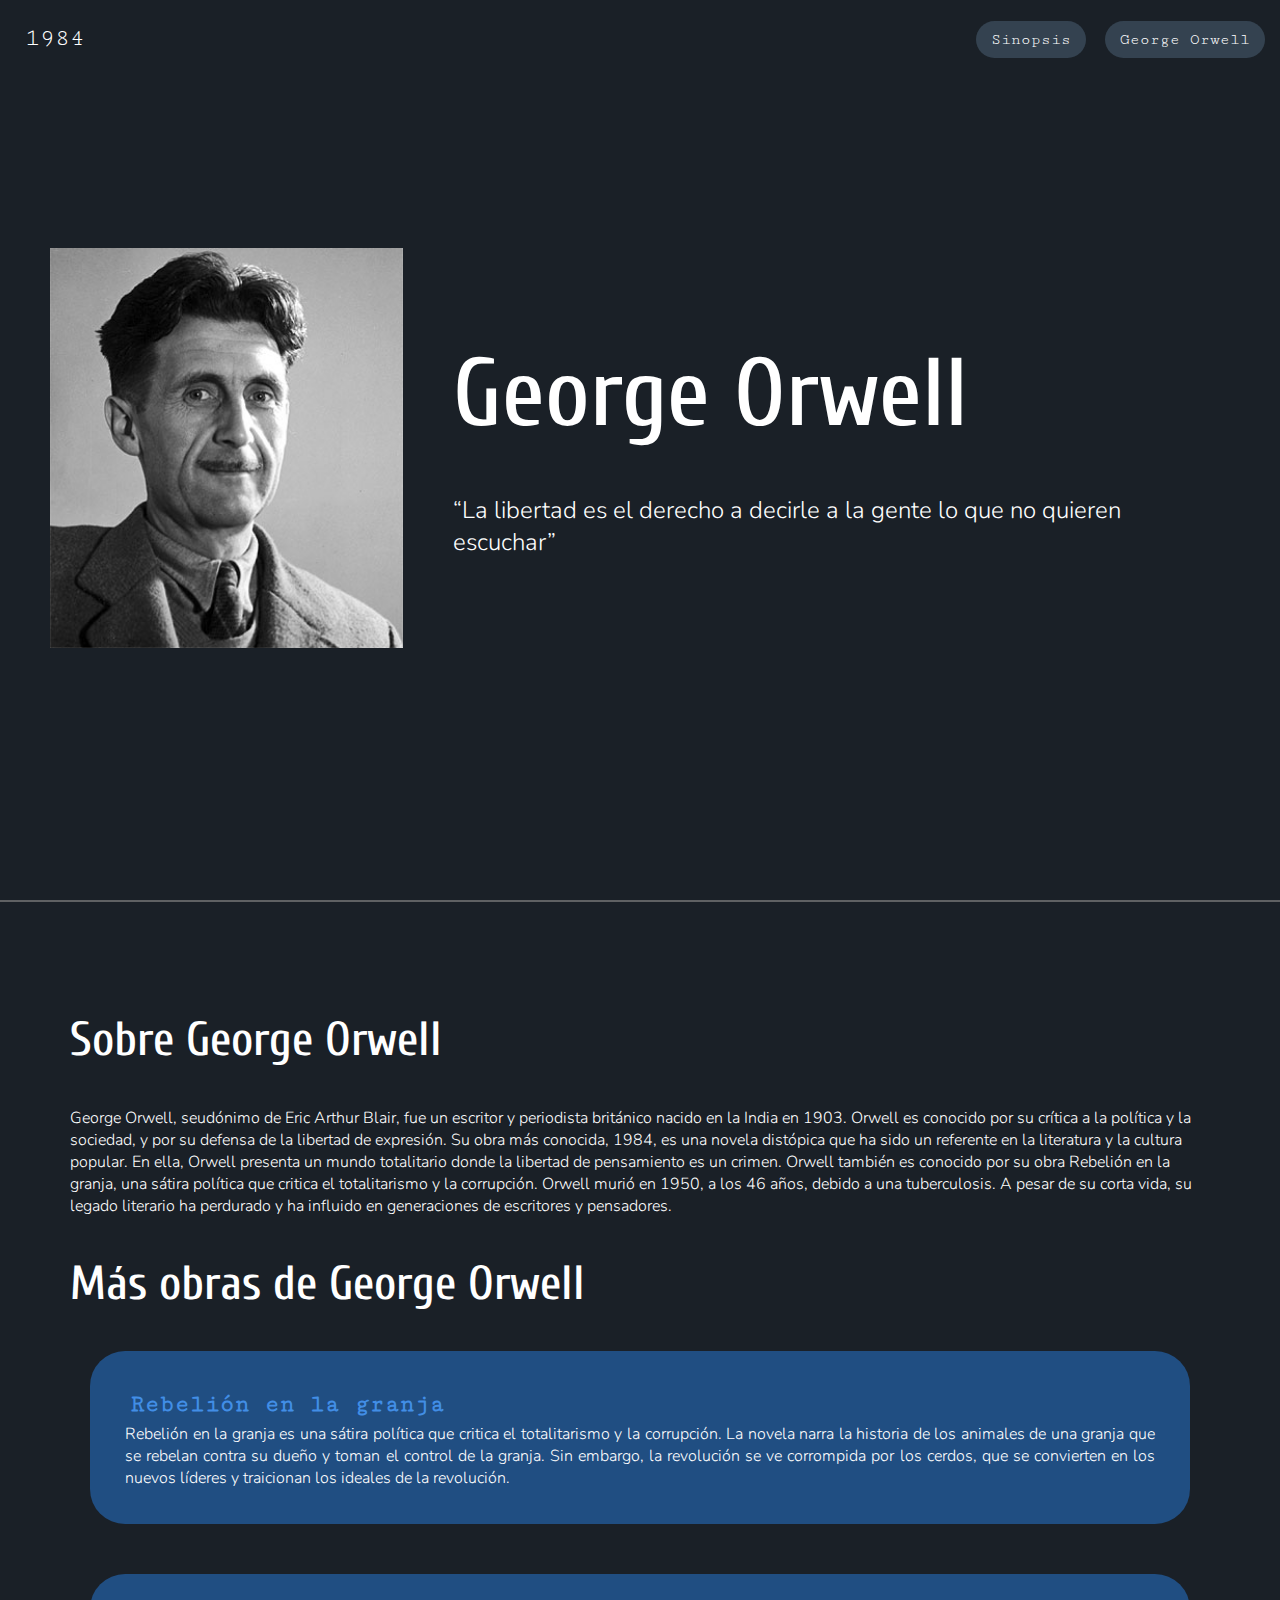
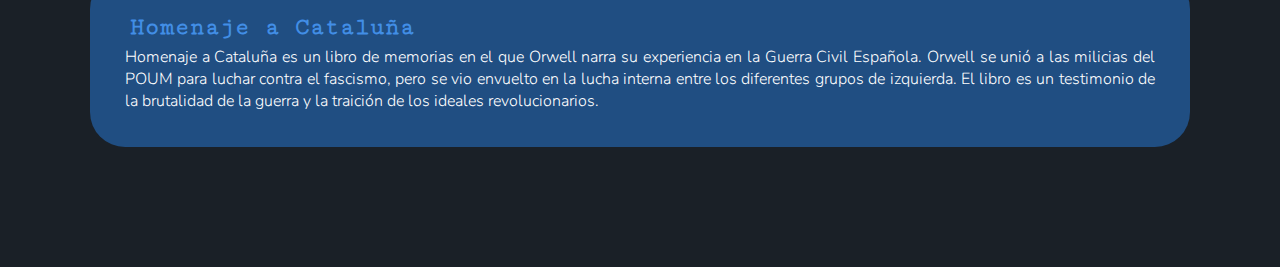
==== Subpaginas/autor.html @ b1bdb1f5 "new page" ====
<!DOCTYPE html>

<html>
    <head>
        <title> George Orwell </title>
        <meta name="UTF-8">
        <link rel="stylesheet" type="text/css" href="../Estilos/main.css">
        <link rel="stylesheet" type="text/css" href="./Estilos/sinopsis.css">
        
        <link rel="preconnect" href="https://fonts.googleapis.com">
        <link rel="preconnect" href="https://fonts.gstatic.com" crossorigin>
        <link
            href="https://fonts.googleapis.com/css2?family=Cuprum:ital,wght@0,400..700;1,400..700&family=Cutive+Mono&family=Nunito:ital,wght@0,200..1000;1,200..1000&family=Patua+One&display=swap"
            rel="stylesheet">
    </head>

    <body>
        <!-- Nav bar -->
    <div class="navBar">
        <nav>
            <a class="navTitulo" href="../index.html">
                1984
            </a>

            <div class="navLink">
                <a href="../Subpaginas/sinopsis.html">
                    Sinopsis</a>
                <a href="../Subpaginas/autor.html">
                    George Orwell
                </a>
            </div>
        </nav>
    </div>

    <!-- Panel principal -->
    <div class="panel">
        <div>
            <img src="../Imagenes/orwell.jpg" alt="George Orwell">
        </div>

        <div class="descripcion">
            <h1>
                George Orwell
            </h1>
            <p class="frase">
                “La libertad es el derecho a decirle a la gente lo que no quieren escuchar”

            </p>

        </div>
    </div>

    <hr />

    <div class="subpanel">
        <h2>
            Sobre George Orwell
        </h2>
        
        <p class="orwell"> 
            George Orwell, seudónimo de Eric Arthur Blair, fue un escritor y periodista británico nacido en la India en 1903. Orwell es conocido por su crítica a la política y la sociedad, y por su defensa de la libertad de expresión. 
            Su obra más conocida, 1984, es una novela distópica que ha sido un referente en la literatura y la cultura popular. En ella, Orwell presenta un mundo totalitario donde la libertad de pensamiento es un crimen. 
            Orwell también es conocido por su obra Rebelión en la granja, una sátira política que critica el totalitarismo y la corrupción. 
            Orwell murió en 1950, a los 46 años, debido a una tuberculosis. A pesar de su corta vida, su legado literario ha perdurado y ha influido en generaciones de escritores y pensadores.
        </p>
        <div class="space"></div>
        <h2>
            Más obras de George Orwell
        </h2>
        <div class="bloque">
            <h4>
                Rebelión en la granja 
            </h4>

            <p>
                Rebelión en la granja es una sátira política que critica el totalitarismo y la corrupción. La novela narra la historia de los animales de una granja que se rebelan contra su dueño y toman el control de la granja. Sin embargo, la revolución se ve corrompida por los cerdos, que se convierten en los nuevos líderes y traicionan los ideales de la revolución.
            </p>
        </div>

        <div class="bloque">
            <h4>
                Homenaje a Cataluña
            </h4>

            <p>
                Homenaje a Cataluña es un libro de memorias en el que Orwell narra su experiencia en la Guerra Civil Española. Orwell se unió a las milicias del POUM para luchar contra el fascismo, pero se vio envuelto en la lucha interna entre los diferentes grupos de izquierda. El libro es un testimonio de la brutalidad de la guerra y la traición de los ideales revolucionarios.
            </p>
        </div>


    </div>

    </body>
</html>
---- Estilos/main.css ----
:root {
    --fondo: #1A2027;
    --fondo_light: #344250;
    --linea: #848484a7;
    --primario: #E03D3D;
    --secundario: #267DE0;
    --secundario_hover: #428ee6;
    --secundario_fondo: #267de07e;
    --texto: #FFFFFF;
}

html {
    margin: 0;
    padding: 0;
    scroll-behavior: smooth;
}

body {
    background-color: var(--fondo);
    margin: 0;
    padding: 0;
    color: var(--texto)
}

button {
    background-color: var(--secundario);
    color: var(--texto);
    padding: 10px;
    border-radius: 14px;
    cursor: pointer;
    box-shadow: none;
    border: none;
    font-family: "Nunito", sans-serif;
    font-optical-sizing: auto;
    font-weight: 300;
    font-style: normal;

}

h4 {
    color: var(--secundario_hover);
    font-family: "Cutive Mono", monospace;
    font-weight: 700;
    font-size: large;
    font-style: normal;
    margin: 5px;
    font-size: 1.5rem;
}

h1 {
    color: var(--texto);
    font-family: "Cuprum", sans-serif;
    font-optical-sizing: auto;
    font-weight: 500;
    font-size: 6rem;
}

p {
    color: var(--texto);
    font-family: "Nunito", sans-serif;
    font-optical-sizing: auto;
    font-weight: 300;
    font-style: normal;
}

h2 {
    color: var(--texto);
    font-family: "Cuprum", sans-serif;
    font-optical-sizing: auto;
    font-weight: 500;
    font-style: normal;
    font-size: 3rem;
}

.panel h1 {
    margin: 0;
    padding-bottom: 20px;
    padding-top: 20px;
}

hr {
    border: 0.1px solid var(--linea);
}

.panel img {
    height: 400px;
    object-fit: contain;
}

.frase {
    font-size: 1.5rem;
}

.panel {
    height: 100vh;
    background-color: var(--fondo);
    display: flex;
    align-items: center;
    flex-direction: row;
    justify-content: space-evenly;
    padding-right: 50px;
    padding-left: 50px;

}

.panel button {
    margin-top: 40px;
    font-size: 1rem;
}



.descripcion {
    padding-left: 50px;
    padding-right: 50px;
}

/* _____________ Nav _____________  */
nav {
    padding: 15px;
    align-items: center;
    display: flex;
    justify-content: space-between;
    color: var(--texto);
}

hr {
    margin: 0;
}

.navLink {
    display: inline-block;
}

.navTitulo {
    display: inline-block;
    font-size: x-large;
    padding-left: 10px;
}

nav a {
    text-decoration: none;
    cursor: pointer;
    color: var(--texto);
    font-family: "Cutive Mono", monospace;
    font-weight: 500;
    font-style: normal;
}

nav .navLink a:hover {
    background-color: var(--secundario);
}

nav .navTitulo:hover {
    color: var(--secundario);
}

.navLink a {
    text-align: center;
    color: var(--texto);
    background-color: var(--fondo_light);
    padding-top: 10px;
    padding-bottom: 10px;
    padding-left: 15px;
    padding-right: 15px;
    border-radius: 20px;
    margin-left: 15px;
}

.navBar {
    position: fixed;
    width: 100%;
    background-color: var(--fondo);
    margin: 0;
    align-items: center;
    padding-top: 10px;
    padding-bottom: 10px;

}

/* _____________ Bloques _____________  */
.bloque {
    background-color: var(--secundario_fondo);
    display: flex;
    padding: 35px;
    margin: 20px;
    border-radius: 35px;
    display: block;
    margin-bottom: 50px;
}

.cita {
    padding-top: 15px;
}

.bloque span {
    padding-top: 30px;
}

.bloque p {
    margin: 0;
    text-align: justify;
    font-size: medium
}

.subpanel {
    padding: 70px;
}


button a {
    text-decoration: none;
    color: var(--texto);
}

button:hover {
    background-color: var(--secundario_hover);
}
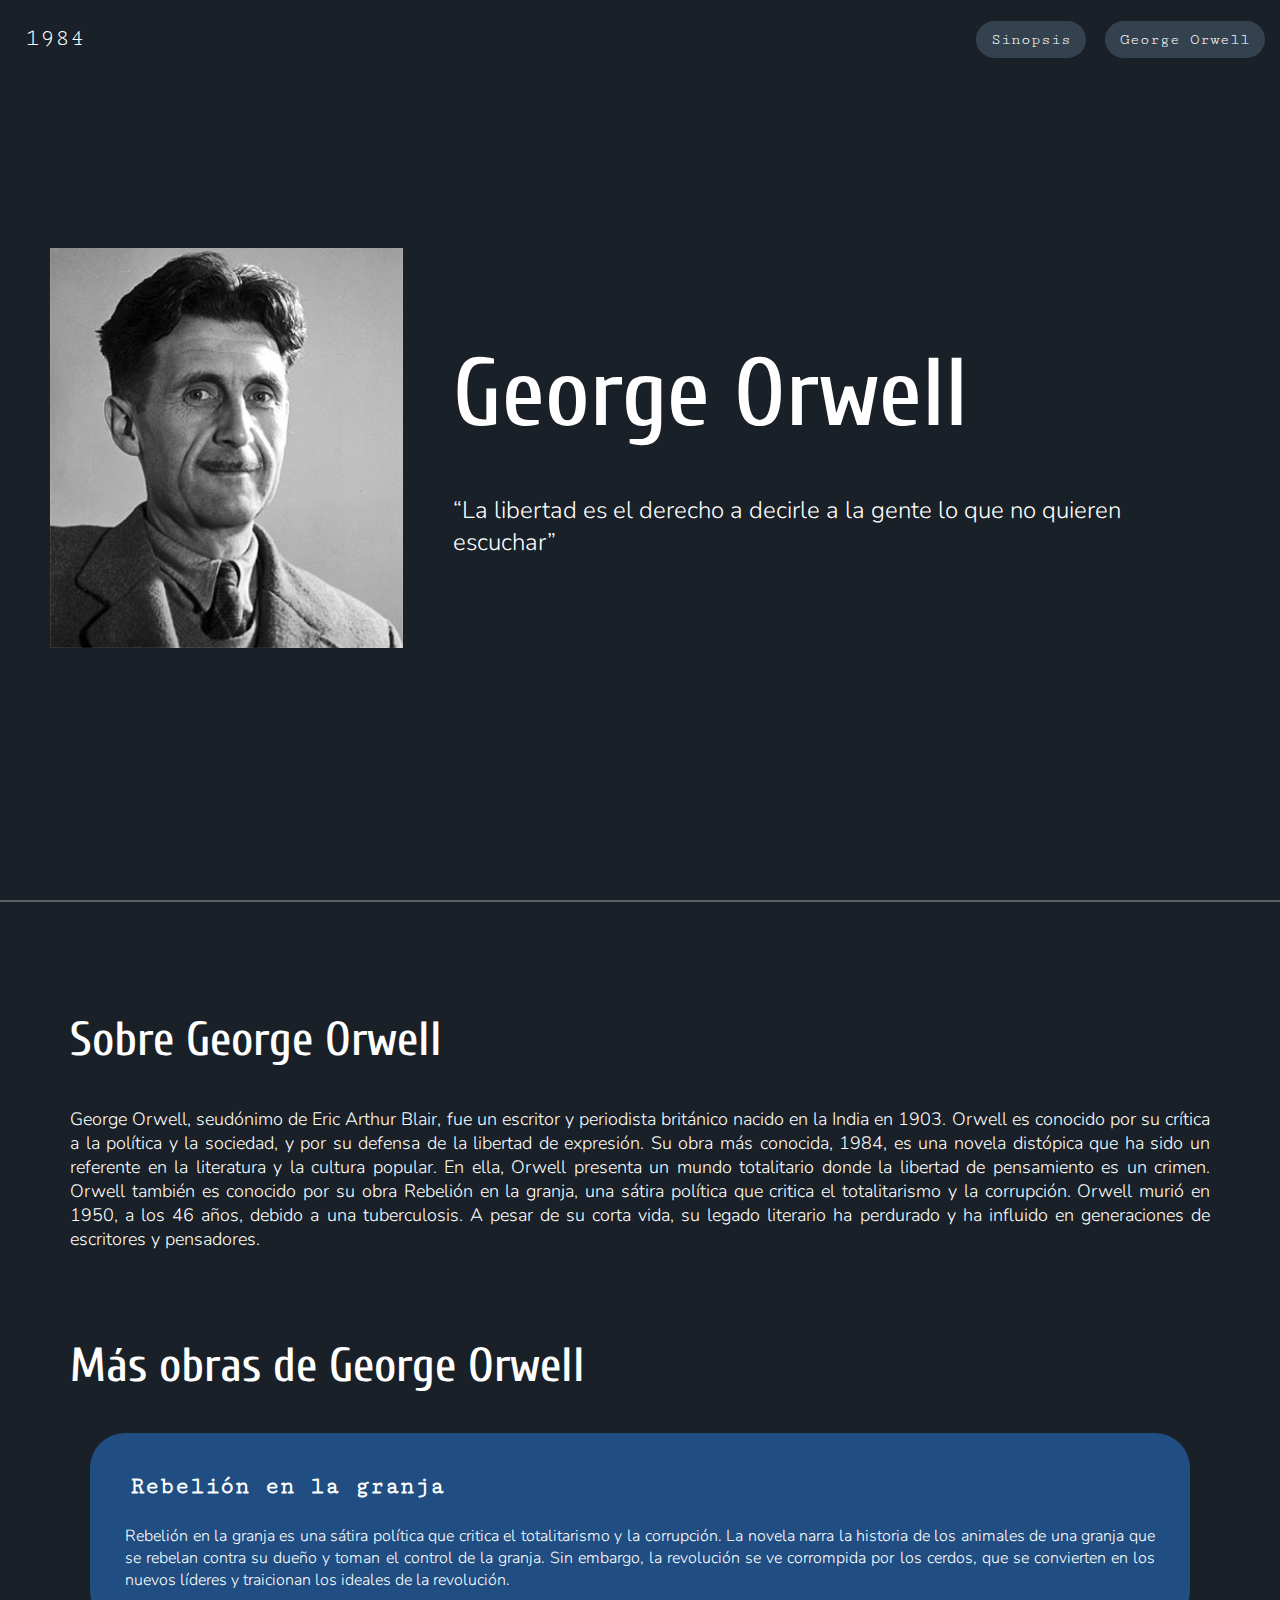
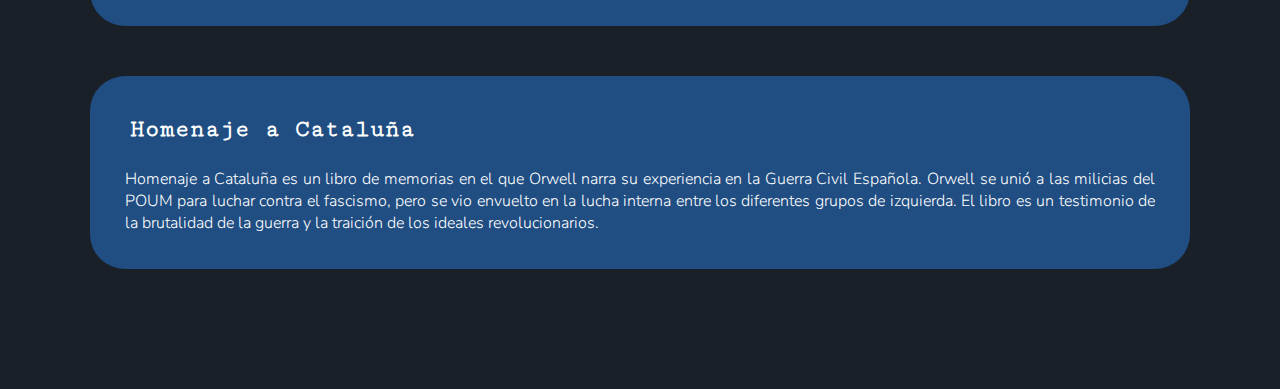
==== commit a00e0dea: "autor" ====
--- a/Subpaginas/autor.html
+++ b/Subpaginas/autor.html
@@ -5,7 +5,7 @@
         <title> George Orwell </title>
         <meta name="UTF-8">
         <link rel="stylesheet" type="text/css" href="../Estilos/main.css">
-        <link rel="stylesheet" type="text/css" href="./Estilos/sinopsis.css">
+        <link rel="stylesheet" type="text/css" href="../Estilos/sinopsis.css">
         
         <link rel="preconnect" href="https://fonts.googleapis.com">
         <link rel="preconnect" href="https://fonts.gstatic.com" crossorigin>
--- a/Estilos/sinopsis.css
+++ b/Estilos/sinopsis.css
@@ -0,0 +1,31 @@
+
+.subpanel h4 {
+    padding-bottom: 20px;
+    color: var(--texto);
+}
+
+
+.sinopsis {
+    text-align: justify;
+    font-size: large;
+}
+
+.titulo_sinopsis {
+    padding-bottom: 20px;
+    font-size: 4rem;
+}
+
+.eye img{
+    align-items: center;
+   max-width: 100%;
+   object-fit: fill;
+}
+
+.space {
+    padding-bottom: 30px;
+}
+
+.orwell {
+    font-size: large;
+    text-align: justify;
+}